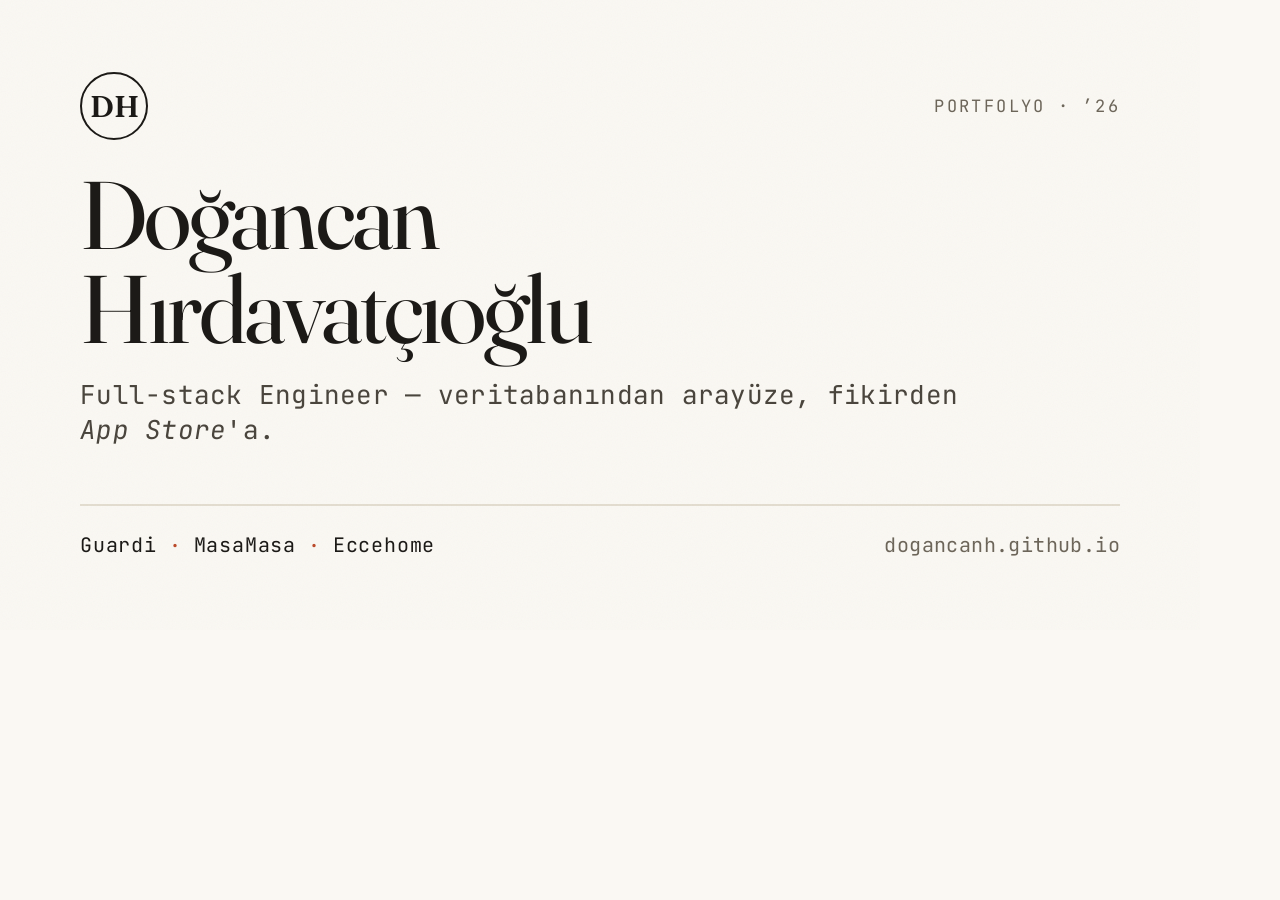
==== og.html @ 41833111 "Add bilingual portfolio site (Guardi, MasaMasa, Eccehome) Static GitHub Pages site with no build ste" ====
<!DOCTYPE html>
<html lang="tr">
<head>
<meta charset="utf-8" />
<link rel="preconnect" href="https://fonts.googleapis.com" />
<link rel="preconnect" href="https://fonts.gstatic.com" crossorigin />
<link href="https://fonts.googleapis.com/css2?family=Fraunces:ital,opsz,wght@0,9..144,400..600;1,9..144,500&family=JetBrains+Mono:wght@400;500&display=swap" rel="stylesheet" />
<style>
  * { margin: 0; padding: 0; box-sizing: border-box; }
  html, body { background: #faf8f3; }
  .card {
    width: 1200px; height: 630px; position: relative; overflow: hidden;
    background: #faf8f3; color: #1c1a17;
    padding: 72px 80px; display: flex; flex-direction: column; justify-content: space-between;
    font-family: "JetBrains Mono", monospace;
  }
  .card::after {
    content: ""; position: absolute; inset: 0;
    background-image: url("data:image/svg+xml,%3Csvg xmlns='http://www.w3.org/2000/svg' width='140' height='140'%3E%3Cfilter id='n'%3E%3CfeTurbulence type='fractalNoise' baseFrequency='.8' numOctaves='2'/%3E%3C/filter%3E%3Crect width='100%25' height='100%25' filter='url(%23n)'/%3E%3C/svg%3E");
    opacity: .04; mix-blend-mode: multiply; pointer-events: none;
  }
  .top { display: flex; align-items: center; justify-content: space-between; }
  .mark {
    font-family: "Fraunces", serif; font-weight: 600; font-size: 30px;
    width: 68px; height: 68px; border: 2.5px solid #1c1a17; border-radius: 50%;
    display: grid; place-items: center;
  }
  .kicker { font-size: 17px; letter-spacing: .14em; color: #6d665a; text-transform: uppercase; }
  .name {
    font-family: "Fraunces", serif; font-weight: 400; font-size: 96px; line-height: .98;
    letter-spacing: -.03em; max-width: 15ch;
  }
  .name em { font-style: italic; color: #bc4b2b; }
  .role { font-size: 26px; letter-spacing: .01em; color: #4a453d; margin-top: 22px; }
  .bottom { display: flex; align-items: flex-end; justify-content: space-between; }
  .projects { font-size: 20px; letter-spacing: .04em; color: #1c1a17; }
  .projects .dot { color: #bc4b2b; margin: 0 12px; }
  .url { font-size: 20px; color: #6d665a; letter-spacing: .02em; }
  .rule { height: 2px; background: #e3ddd0; margin: 30px 0 26px; }
</style>
</head>
<body>
<div class="card" id="card">
  <div class="top">
    <div class="mark">DH</div>
    <div class="kicker">Portfolyo · ’26</div>
  </div>

  <div>
    <div class="name">Doğancan Hırdavatçıoğlu</div>
    <div class="role">Full-stack Engineer — veritabanından arayüze, fikirden <em>App&nbsp;Store</em>'a.</div>
  </div>

  <div>
    <div class="rule"></div>
    <div class="bottom">
      <div class="projects">Guardi<span class="dot">·</span>MasaMasa<span class="dot">·</span>Eccehome</div>
      <div class="url">dogancanh.github.io</div>
    </div>
  </div>
</div>
</body>
</html>
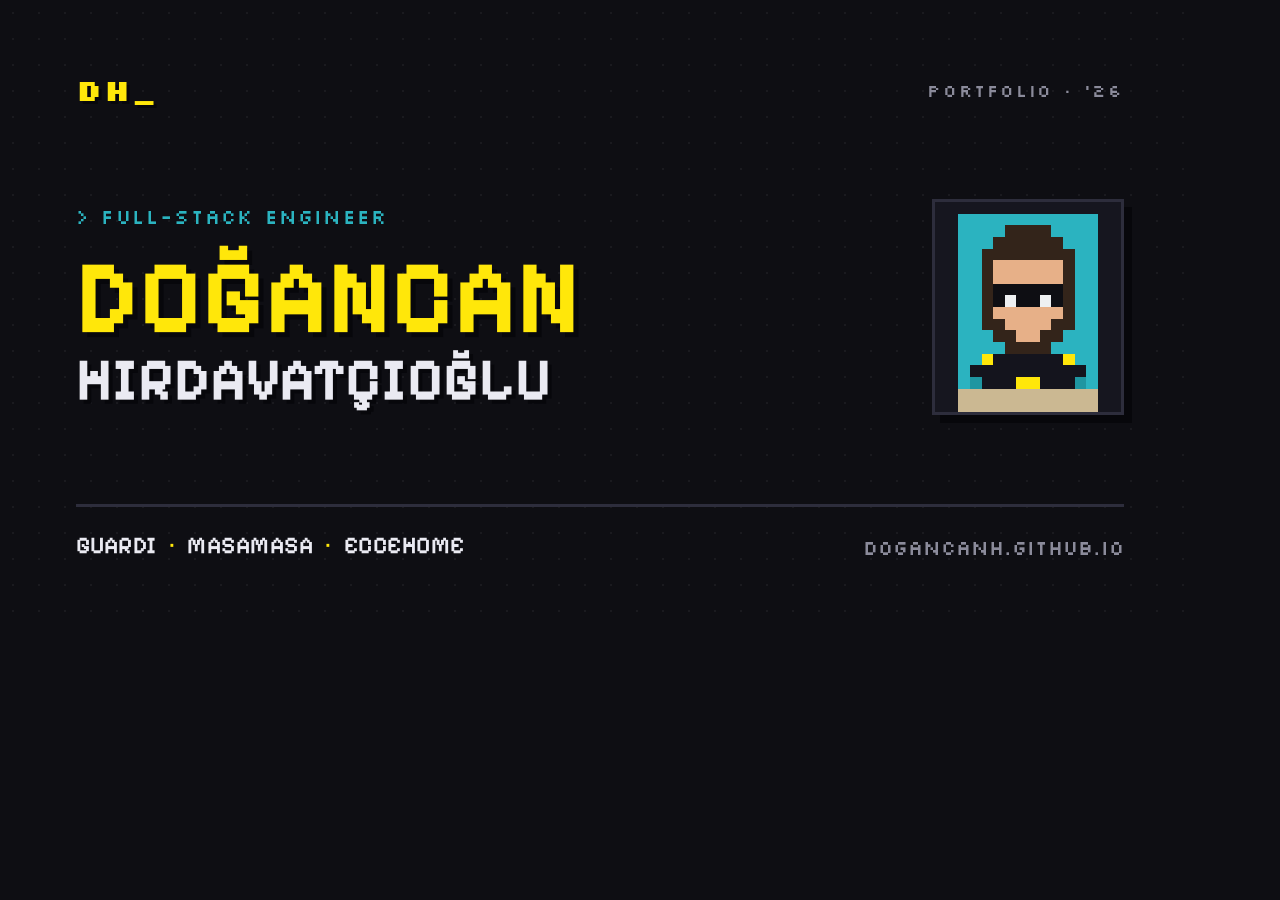
==== commit eb999e7e: "Redesign portfolio in pixel-art / 8-bit style Full aesthetic overhaul per request (previous editoria" ====
--- a/og.html
+++ b/og.html
@@ -4,60 +4,71 @@
 <meta charset="utf-8" />
 <link rel="preconnect" href="https://fonts.googleapis.com" />
 <link rel="preconnect" href="https://fonts.gstatic.com" crossorigin />
-<link href="https://fonts.googleapis.com/css2?family=Fraunces:ital,opsz,wght@0,9..144,400..600;1,9..144,500&family=JetBrains+Mono:wght@400;500&display=swap" rel="stylesheet" />
+<link href="https://fonts.googleapis.com/css2?family=Pixelify+Sans:wght@400;600;700&family=Silkscreen:wght@400;700&display=swap" rel="stylesheet" />
 <style>
   * { margin: 0; padding: 0; box-sizing: border-box; }
-  html, body { background: #faf8f3; }
+  html, body { background: #0e0e13; }
   .card {
     width: 1200px; height: 630px; position: relative; overflow: hidden;
-    background: #faf8f3; color: #1c1a17;
-    padding: 72px 80px; display: flex; flex-direction: column; justify-content: space-between;
-    font-family: "JetBrains Mono", monospace;
-  }
-  .card::after {
-    content: ""; position: absolute; inset: 0;
-    background-image: url("data:image/svg+xml,%3Csvg xmlns='http://www.w3.org/2000/svg' width='140' height='140'%3E%3Cfilter id='n'%3E%3CfeTurbulence type='fractalNoise' baseFrequency='.8' numOctaves='2'/%3E%3C/filter%3E%3Crect width='100%25' height='100%25' filter='url(%23n)'/%3E%3C/svg%3E");
-    opacity: .04; mix-blend-mode: multiply; pointer-events: none;
+    background: #0e0e13; color: #eaeaf2; padding: 70px 76px;
+    display: flex; flex-direction: column; justify-content: space-between;
+    background-image: radial-gradient(rgba(255,255,255,.05) 1.5px, transparent 1.5px);
+    background-size: 26px 26px;
+    font-family: "Silkscreen", monospace;
   }
   .top { display: flex; align-items: center; justify-content: space-between; }
-  .mark {
-    font-family: "Fraunces", serif; font-weight: 600; font-size: 30px;
-    width: 68px; height: 68px; border: 2.5px solid #1c1a17; border-radius: 50%;
-    display: grid; place-items: center;
-  }
-  .kicker { font-size: 17px; letter-spacing: .14em; color: #6d665a; text-transform: uppercase; }
-  .name {
-    font-family: "Fraunces", serif; font-weight: 400; font-size: 96px; line-height: .98;
-    letter-spacing: -.03em; max-width: 15ch;
-  }
-  .name em { font-style: italic; color: #bc4b2b; }
-  .role { font-size: 26px; letter-spacing: .01em; color: #4a453d; margin-top: 22px; }
-  .bottom { display: flex; align-items: flex-end; justify-content: space-between; }
-  .projects { font-size: 20px; letter-spacing: .04em; color: #1c1a17; }
-  .projects .dot { color: #bc4b2b; margin: 0 12px; }
-  .url { font-size: 20px; color: #6d665a; letter-spacing: .02em; }
-  .rule { height: 2px; background: #e3ddd0; margin: 30px 0 26px; }
+  .logo { font-family: "Silkscreen"; font-weight: 700; font-size: 30px; color: #ffe70a; text-shadow: 3px 3px 0 #07070b; letter-spacing: .05em; }
+  .kick { font-size: 18px; color: #8b8b9b; letter-spacing: .1em; }
+  .mid { display: flex; align-items: center; justify-content: space-between; gap: 40px; }
+  .lhs { max-width: 720px; }
+  .role { font-family: "Silkscreen"; font-size: 20px; color: #2bb3c0; letter-spacing: .06em; margin-bottom: 22px; }
+  .name-a { font-family: "Pixelify Sans"; font-weight: 700; font-size: 104px; line-height: .9; color: #ffe70a; text-shadow: 5px 5px 0 #07070b; text-transform: uppercase; }
+  .name-b { font-family: "Pixelify Sans"; font-weight: 700; font-size: 60px; line-height: 1; color: #eaeaf2; text-shadow: 4px 4px 0 #07070b; text-transform: uppercase; margin-top: 6px; }
+  .avatar { border: 3px solid #2d2d3c; box-shadow: 8px 8px 0 #07070b; image-rendering: pixelated; background: #16161f; flex: 0 0 auto; }
+  .bottom { display: flex; align-items: flex-end; justify-content: space-between; border-top: 3px solid #2d2d3c; padding-top: 24px; }
+  .projects { font-family: "Pixelify Sans"; font-weight: 600; font-size: 24px; color: #eaeaf2; letter-spacing: .02em; }
+  .projects .d { color: #ffe70a; margin: 0 12px; }
+  .url { font-family: "Silkscreen"; font-size: 20px; color: #8b8b9b; }
 </style>
 </head>
 <body>
-<div class="card" id="card">
+<div class="card">
   <div class="top">
-    <div class="mark">DH</div>
-    <div class="kicker">Portfolyo · ’26</div>
+    <div class="logo">DH_</div>
+    <div class="kick">PORTFOLIO · '26</div>
   </div>
 
-  <div>
-    <div class="name">Doğancan Hırdavatçıoğlu</div>
-    <div class="role">Full-stack Engineer — veritabanından arayüze, fikirden <em>App&nbsp;Store</em>'a.</div>
+  <div class="mid">
+    <div class="lhs">
+      <div class="role">&gt; FULL-STACK ENGINEER</div>
+      <div class="name-a">DOĞANCAN</div>
+      <div class="name-b">HIRDAVATÇIOĞLU</div>
+    </div>
+    <canvas id="avatar" class="avatar" width="192" height="216" style="width:192px;height:216px;"></canvas>
   </div>
 
-  <div>
-    <div class="rule"></div>
-    <div class="bottom">
-      <div class="projects">Guardi<span class="dot">·</span>MasaMasa<span class="dot">·</span>Eccehome</div>
-      <div class="url">dogancanh.github.io</div>
-    </div>
+  <div class="bottom">
+    <div class="projects">GUARDI<span class="d">·</span>MASAMASA<span class="d">·</span>ECCEHOME</div>
+    <div class="url">dogancanh.github.io</div>
   </div>
 </div>
+
+<script>
+  (function () {
+    var PAL = { T:"#2bb3c0", o:"#1f96a1", F:"#cbb892", H:"#33241a", S:"#e7b088", s:"#cf9066", C:"#14141d", Y:"#ffe70a", G:"#0e0e13", W:"#eef0f2" };
+    var ART = [
+      "                ","  TTTTTTTTTTTT  ","  TTTTHHHHTTTT  ","  TTTHHHHHHTTT  ",
+      "  TTHHHHHHHHTT  ","  TTHSSSSSSHTT  ","  TTHSSSSSSHTT  ","  TTHGGGGGGHTT  ",
+      "  TTHGWGGWGHTT  ","  TTHSSSSSSHTT  ","  TTHHSSSSHHTT  ","  TTTHHSSHHTTT  ",
+      "  TTTTHHHHTTTT  ","  TTYCCCCCCYTT  ","  TCCCCCCCCCCT  ","  ToCCCYYCCCoT  ",
+      "  FFFFFFFFFFFF  ","  FFFFFFFFFFFF  "
+    ];
+    var cv = document.getElementById("avatar"), ctx = cv.getContext("2d"), sc = 12;
+    for (var r = 0; r < ART.length; r++) for (var c = 0; c < 16; c++) {
+      var col = PAL[ART[r].charAt(c)];
+      if (col) { ctx.fillStyle = col; ctx.fillRect(c*sc, r*sc, sc, sc); }
+    }
+  })();
+</script>
 </body>
 </html>
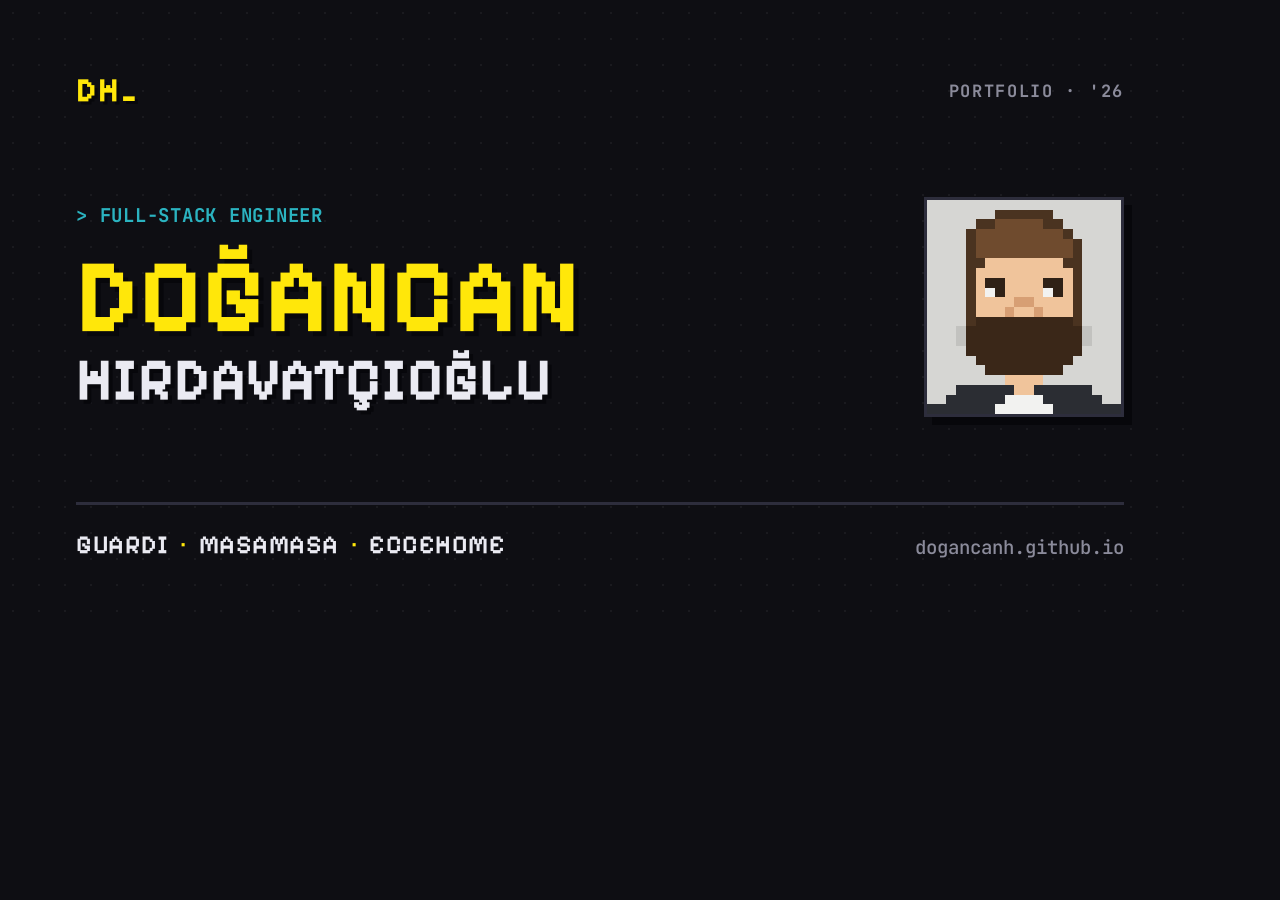
==== commit a6223af5: "Portrait pixel avatar, readable body font, new favicon - Redraw the pixel avatar as a portrait liken" ====
--- a/og.html
+++ b/og.html
@@ -4,7 +4,7 @@
 <meta charset="utf-8" />
 <link rel="preconnect" href="https://fonts.googleapis.com" />
 <link rel="preconnect" href="https://fonts.gstatic.com" crossorigin />
-<link href="https://fonts.googleapis.com/css2?family=Pixelify+Sans:wght@400;600;700&family=Silkscreen:wght@400;700&display=swap" rel="stylesheet" />
+<link href="https://fonts.googleapis.com/css2?family=Pixelify+Sans:wght@400;600;700&family=JetBrains+Mono:wght@400;500;700&display=swap" rel="stylesheet" />
 <style>
   * { margin: 0; padding: 0; box-sizing: border-box; }
   html, body { background: #0e0e13; }
@@ -14,21 +14,21 @@
     display: flex; flex-direction: column; justify-content: space-between;
     background-image: radial-gradient(rgba(255,255,255,.05) 1.5px, transparent 1.5px);
     background-size: 26px 26px;
-    font-family: "Silkscreen", monospace;
+    font-family: "JetBrains Mono", monospace;
   }
   .top { display: flex; align-items: center; justify-content: space-between; }
-  .logo { font-family: "Silkscreen"; font-weight: 700; font-size: 30px; color: #ffe70a; text-shadow: 3px 3px 0 #07070b; letter-spacing: .05em; }
-  .kick { font-size: 18px; color: #8b8b9b; letter-spacing: .1em; }
+  .logo { font-family: "Pixelify Sans"; font-weight: 700; font-size: 34px; color: #ffe70a; text-shadow: 3px 3px 0 #07070b; letter-spacing: .04em; }
+  .kick { font-family: "JetBrains Mono"; font-weight: 700; font-size: 17px; color: #8b8b9b; letter-spacing: .1em; }
   .mid { display: flex; align-items: center; justify-content: space-between; gap: 40px; }
   .lhs { max-width: 720px; }
-  .role { font-family: "Silkscreen"; font-size: 20px; color: #2bb3c0; letter-spacing: .06em; margin-bottom: 22px; }
+  .role { font-family: "JetBrains Mono"; font-weight: 700; font-size: 19px; color: #2bb3c0; letter-spacing: .04em; margin-bottom: 22px; }
   .name-a { font-family: "Pixelify Sans"; font-weight: 700; font-size: 104px; line-height: .9; color: #ffe70a; text-shadow: 5px 5px 0 #07070b; text-transform: uppercase; }
   .name-b { font-family: "Pixelify Sans"; font-weight: 700; font-size: 60px; line-height: 1; color: #eaeaf2; text-shadow: 4px 4px 0 #07070b; text-transform: uppercase; margin-top: 6px; }
   .avatar { border: 3px solid #2d2d3c; box-shadow: 8px 8px 0 #07070b; image-rendering: pixelated; background: #16161f; flex: 0 0 auto; }
   .bottom { display: flex; align-items: flex-end; justify-content: space-between; border-top: 3px solid #2d2d3c; padding-top: 24px; }
-  .projects { font-family: "Pixelify Sans"; font-weight: 600; font-size: 24px; color: #eaeaf2; letter-spacing: .02em; }
+  .projects { font-family: "Pixelify Sans"; font-weight: 600; font-size: 26px; color: #eaeaf2; letter-spacing: .02em; }
   .projects .d { color: #ffe70a; margin: 0 12px; }
-  .url { font-family: "Silkscreen"; font-size: 20px; color: #8b8b9b; }
+  .url { font-family: "JetBrains Mono"; font-weight: 500; font-size: 19px; color: #8b8b9b; }
 </style>
 </head>
 <body>
@@ -44,7 +44,7 @@
       <div class="name-a">DOĞANCAN</div>
       <div class="name-b">HIRDAVATÇIOĞLU</div>
     </div>
-    <canvas id="avatar" class="avatar" width="192" height="216" style="width:192px;height:216px;"></canvas>
+    <canvas id="avatar" class="avatar" width="200" height="220" style="width:200px;height:220px;"></canvas>
   </div>
 
   <div class="bottom">
@@ -55,16 +55,22 @@
 
 <script>
   (function () {
-    var PAL = { T:"#2bb3c0", o:"#1f96a1", F:"#cbb892", H:"#33241a", S:"#e7b088", s:"#cf9066", C:"#14141d", Y:"#ffe70a", G:"#0e0e13", W:"#eef0f2" };
+    var PAL = {
+      B: "#d6d6d3", b: "#c2c2bf", H: "#6f4b2e", h: "#4a3320",
+      K: "#f0c49b", k: "#d79f74", E: "#2f2116", R: "#3a2718",
+      S: "#2b2d33", W: "#f2f2f0"
+    };
     var ART = [
-      "                ","  TTTTTTTTTTTT  ","  TTTTHHHHTTTT  ","  TTTHHHHHHTTT  ",
-      "  TTHHHHHHHHTT  ","  TTHSSSSSSHTT  ","  TTHSSSSSSHTT  ","  TTHGGGGGGHTT  ",
-      "  TTHGWGGWGHTT  ","  TTHSSSSSSHTT  ","  TTHHSSSSHHTT  ","  TTTHHSSHHTTT  ",
-      "  TTTTHHHHTTTT  ","  TTYCCCCCCYTT  ","  TCCCCCCCCCCT  ","  ToCCCYYCCCoT  ",
-      "  FFFFFFFFFFFF  ","  FFFFFFFFFFFF  "
+      "BBBBBBBBBBBBBBBBBBBB","BBBBBBBhhhhhhBBBBBBB","BBBBBhhHHHHHhhBBBBBB","BBBBhHHHHHHHHHhBBBBB",
+      "BBBBhHHHHHHHHHHhBBBB","BBBBhHHHHHHHHHHhBBBB","BBBBhhKKKKKKKKhhBBBB","BBBBhKKKKKKKKKKhBBBB",
+      "BBBBhKEEKKKKEEKhBBBB","BBBBhKWEKKKKWEKhBBBB","BBBBhKKKKkkKKKKhBBBB","BBBBhKKKkKKkKKKhBBBB",
+      "BBBBhRRRRRRRRRRhBBBB","BBBbRRRRRRRRRRRRbBBB","BBBbRRRRRRRRRRRRbBBB","BBBBRRRRRRRRRRRRBBBB",
+      "BBBBBRRRRRRRRRRBBBBB","BBBBBBRRRRRRRRBBBBBB","BBBBBBBBKKKKBBBBBBBB","BBBSSSSSSKKSSSSSSBBB",
+      "BBSSSSSSWWWWSSSSSSBB","SSSSSSSWWWWWWSSSSSSS"
     ];
-    var cv = document.getElementById("avatar"), ctx = cv.getContext("2d"), sc = 12;
-    for (var r = 0; r < ART.length; r++) for (var c = 0; c < 16; c++) {
+    var cv = document.getElementById("avatar"), ctx = cv.getContext("2d");
+    var cols = ART[0].length, rows = ART.length, sc = Math.floor(cv.width / cols);
+    for (var r = 0; r < rows; r++) for (var c = 0; c < cols; c++) {
       var col = PAL[ART[r].charAt(c)];
       if (col) { ctx.fillStyle = col; ctx.fillRect(c*sc, r*sc, sc, sc); }
     }
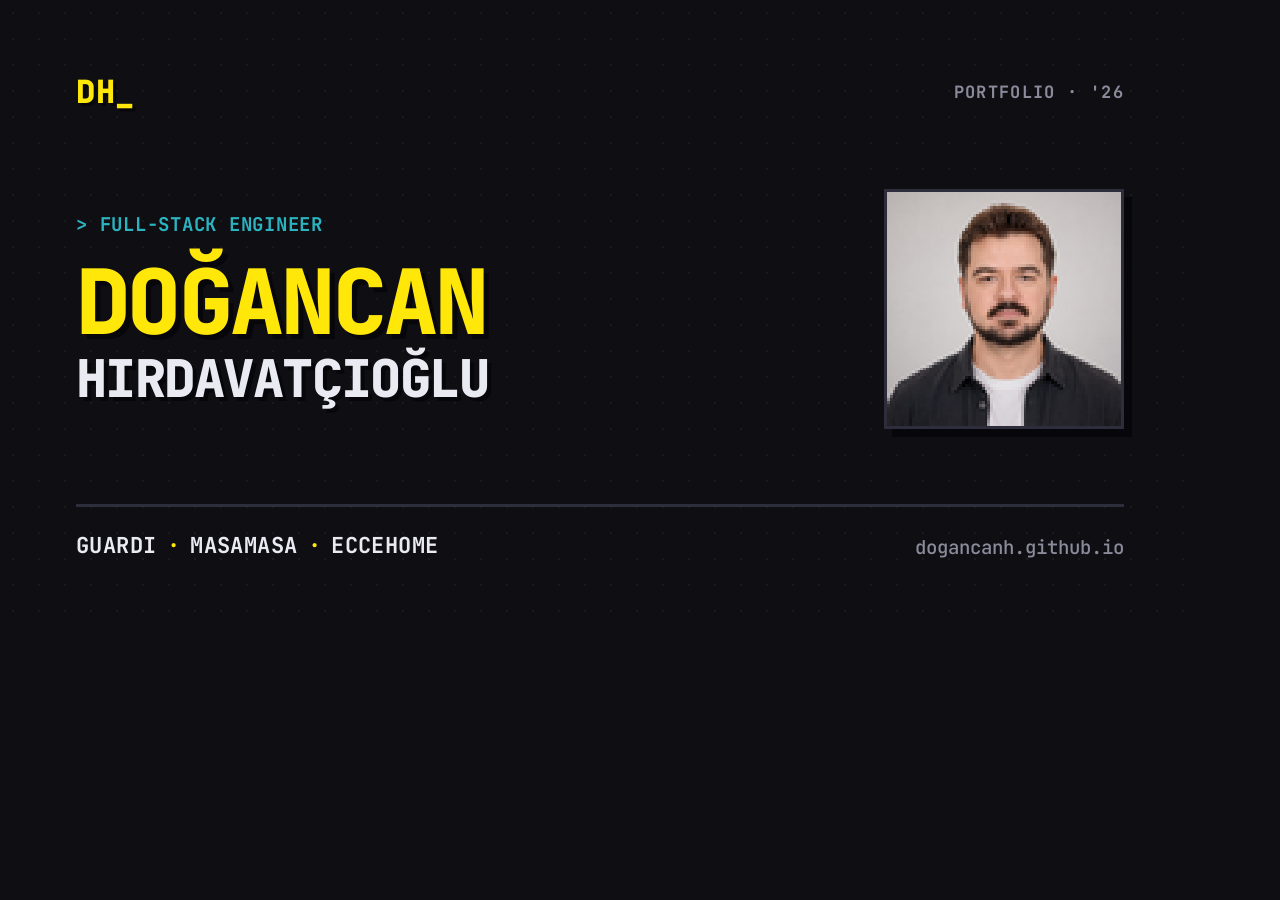
==== commit 8d6474cd: "Photo-based pixel avatar, all-mono type, organic copy - Avatar is now the user's photo pixelated (84" ====
--- a/og.html
+++ b/og.html
@@ -4,7 +4,7 @@
 <meta charset="utf-8" />
 <link rel="preconnect" href="https://fonts.googleapis.com" />
 <link rel="preconnect" href="https://fonts.gstatic.com" crossorigin />
-<link href="https://fonts.googleapis.com/css2?family=Pixelify+Sans:wght@400;600;700&family=JetBrains+Mono:wght@400;500;700&display=swap" rel="stylesheet" />
+<link href="https://fonts.googleapis.com/css2?family=JetBrains+Mono:wght@400;500;700;800&display=swap" rel="stylesheet" />
 <style>
   * { margin: 0; padding: 0; box-sizing: border-box; }
   html, body { background: #0e0e13; }
@@ -17,18 +17,18 @@
     font-family: "JetBrains Mono", monospace;
   }
   .top { display: flex; align-items: center; justify-content: space-between; }
-  .logo { font-family: "Pixelify Sans"; font-weight: 700; font-size: 34px; color: #ffe70a; text-shadow: 3px 3px 0 #07070b; letter-spacing: .04em; }
-  .kick { font-family: "JetBrains Mono"; font-weight: 700; font-size: 17px; color: #8b8b9b; letter-spacing: .1em; }
-  .mid { display: flex; align-items: center; justify-content: space-between; gap: 40px; }
+  .logo { font-weight: 800; font-size: 32px; color: #ffe70a; text-shadow: 3px 3px 0 #07070b; letter-spacing: .02em; }
+  .kick { font-weight: 700; font-size: 17px; color: #8b8b9b; letter-spacing: .08em; }
+  .mid { display: flex; align-items: center; justify-content: space-between; gap: 44px; }
   .lhs { max-width: 720px; }
-  .role { font-family: "JetBrains Mono"; font-weight: 700; font-size: 19px; color: #2bb3c0; letter-spacing: .04em; margin-bottom: 22px; }
-  .name-a { font-family: "Pixelify Sans"; font-weight: 700; font-size: 104px; line-height: .9; color: #ffe70a; text-shadow: 5px 5px 0 #07070b; text-transform: uppercase; }
-  .name-b { font-family: "Pixelify Sans"; font-weight: 700; font-size: 60px; line-height: 1; color: #eaeaf2; text-shadow: 4px 4px 0 #07070b; text-transform: uppercase; margin-top: 6px; }
-  .avatar { border: 3px solid #2d2d3c; box-shadow: 8px 8px 0 #07070b; image-rendering: pixelated; background: #16161f; flex: 0 0 auto; }
+  .role { font-weight: 700; font-size: 19px; color: #2bb3c0; letter-spacing: .04em; margin-bottom: 22px; }
+  .name-a { font-weight: 800; font-size: 90px; line-height: .95; letter-spacing: -.03em; color: #ffe70a; text-shadow: 5px 5px 0 #07070b; }
+  .name-b { font-weight: 800; font-size: 52px; line-height: 1; letter-spacing: -.03em; color: #eaeaf2; text-shadow: 4px 4px 0 #07070b; margin-top: 8px; }
+  .avatar { width: 240px; height: 240px; image-rendering: pixelated; border: 3px solid #2d2d3c; box-shadow: 8px 8px 0 #07070b; background: #16161f; flex: 0 0 auto; }
   .bottom { display: flex; align-items: flex-end; justify-content: space-between; border-top: 3px solid #2d2d3c; padding-top: 24px; }
-  .projects { font-family: "Pixelify Sans"; font-weight: 600; font-size: 26px; color: #eaeaf2; letter-spacing: .02em; }
-  .projects .d { color: #ffe70a; margin: 0 12px; }
-  .url { font-family: "JetBrains Mono"; font-weight: 500; font-size: 19px; color: #8b8b9b; }
+  .projects { font-weight: 700; font-size: 22px; color: #eaeaf2; letter-spacing: .02em; }
+  .projects .d { color: #ffe70a; margin: 0 10px; }
+  .url { font-weight: 500; font-size: 19px; color: #8b8b9b; }
 </style>
 </head>
 <body>
@@ -44,7 +44,7 @@
       <div class="name-a">DOĞANCAN</div>
       <div class="name-b">HIRDAVATÇIOĞLU</div>
     </div>
-    <canvas id="avatar" class="avatar" width="200" height="220" style="width:200px;height:220px;"></canvas>
+    <img class="avatar" src="avatar.png" alt="Doğancan Hırdavatçıoğlu" />
   </div>
 
   <div class="bottom">
@@ -52,29 +52,5 @@
     <div class="url">dogancanh.github.io</div>
   </div>
 </div>
-
-<script>
-  (function () {
-    var PAL = {
-      B: "#d6d6d3", b: "#c2c2bf", H: "#6f4b2e", h: "#4a3320",
-      K: "#f0c49b", k: "#d79f74", E: "#2f2116", R: "#3a2718",
-      S: "#2b2d33", W: "#f2f2f0"
-    };
-    var ART = [
-      "BBBBBBBBBBBBBBBBBBBB","BBBBBBBhhhhhhBBBBBBB","BBBBBhhHHHHHhhBBBBBB","BBBBhHHHHHHHHHhBBBBB",
-      "BBBBhHHHHHHHHHHhBBBB","BBBBhHHHHHHHHHHhBBBB","BBBBhhKKKKKKKKhhBBBB","BBBBhKKKKKKKKKKhBBBB",
-      "BBBBhKEEKKKKEEKhBBBB","BBBBhKWEKKKKWEKhBBBB","BBBBhKKKKkkKKKKhBBBB","BBBBhKKKkKKkKKKhBBBB",
-      "BBBBhRRRRRRRRRRhBBBB","BBBbRRRRRRRRRRRRbBBB","BBBbRRRRRRRRRRRRbBBB","BBBBRRRRRRRRRRRRBBBB",
-      "BBBBBRRRRRRRRRRBBBBB","BBBBBBRRRRRRRRBBBBBB","BBBBBBBBKKKKBBBBBBBB","BBBSSSSSSKKSSSSSSBBB",
-      "BBSSSSSSWWWWSSSSSSBB","SSSSSSSWWWWWWSSSSSSS"
-    ];
-    var cv = document.getElementById("avatar"), ctx = cv.getContext("2d");
-    var cols = ART[0].length, rows = ART.length, sc = Math.floor(cv.width / cols);
-    for (var r = 0; r < rows; r++) for (var c = 0; c < cols; c++) {
-      var col = PAL[ART[r].charAt(c)];
-      if (col) { ctx.fillStyle = col; ctx.fillRect(c*sc, r*sc, sc, sc); }
-    }
-  })();
-</script>
 </body>
 </html>
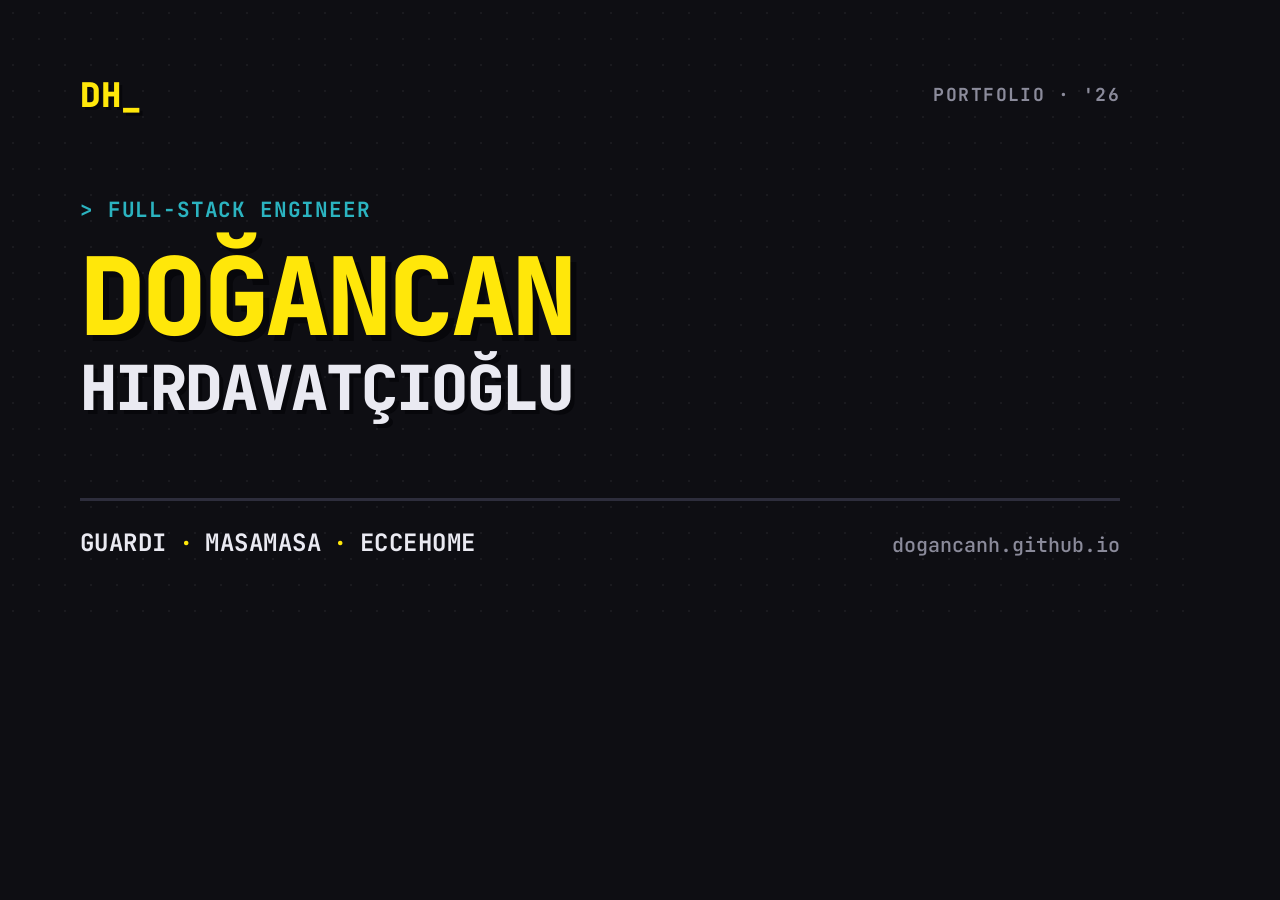
==== commit b7ded71c: "Remove photo avatar, DH favicon, no-photo OG - Remove the pixelated photo avatar; About section is n" ====
--- a/og.html
+++ b/og.html
@@ -10,25 +10,23 @@
   html, body { background: #0e0e13; }
   .card {
     width: 1200px; height: 630px; position: relative; overflow: hidden;
-    background: #0e0e13; color: #eaeaf2; padding: 70px 76px;
+    background: #0e0e13; color: #eaeaf2; padding: 72px 80px;
     display: flex; flex-direction: column; justify-content: space-between;
     background-image: radial-gradient(rgba(255,255,255,.05) 1.5px, transparent 1.5px);
     background-size: 26px 26px;
     font-family: "JetBrains Mono", monospace;
   }
   .top { display: flex; align-items: center; justify-content: space-between; }
-  .logo { font-weight: 800; font-size: 32px; color: #ffe70a; text-shadow: 3px 3px 0 #07070b; letter-spacing: .02em; }
-  .kick { font-weight: 700; font-size: 17px; color: #8b8b9b; letter-spacing: .08em; }
-  .mid { display: flex; align-items: center; justify-content: space-between; gap: 44px; }
-  .lhs { max-width: 720px; }
-  .role { font-weight: 700; font-size: 19px; color: #2bb3c0; letter-spacing: .04em; margin-bottom: 22px; }
-  .name-a { font-weight: 800; font-size: 90px; line-height: .95; letter-spacing: -.03em; color: #ffe70a; text-shadow: 5px 5px 0 #07070b; }
-  .name-b { font-weight: 800; font-size: 52px; line-height: 1; letter-spacing: -.03em; color: #eaeaf2; text-shadow: 4px 4px 0 #07070b; margin-top: 8px; }
-  .avatar { width: 240px; height: 240px; image-rendering: pixelated; border: 3px solid #2d2d3c; box-shadow: 8px 8px 0 #07070b; background: #16161f; flex: 0 0 auto; }
-  .bottom { display: flex; align-items: flex-end; justify-content: space-between; border-top: 3px solid #2d2d3c; padding-top: 24px; }
-  .projects { font-weight: 700; font-size: 22px; color: #eaeaf2; letter-spacing: .02em; }
-  .projects .d { color: #ffe70a; margin: 0 10px; }
-  .url { font-weight: 500; font-size: 19px; color: #8b8b9b; }
+  .logo { font-weight: 800; font-size: 34px; color: #ffe70a; text-shadow: 3px 3px 0 #07070b; letter-spacing: .02em; }
+  .kick { font-weight: 700; font-size: 18px; color: #8b8b9b; letter-spacing: .08em; }
+  .mid { }
+  .role { font-weight: 700; font-size: 21px; color: #2bb3c0; letter-spacing: .04em; margin-bottom: 24px; }
+  .name-a { font-weight: 800; font-size: 108px; line-height: .92; letter-spacing: -.03em; color: #ffe70a; text-shadow: 6px 6px 0 #07070b; }
+  .name-b { font-weight: 800; font-size: 62px; line-height: 1; letter-spacing: -.03em; color: #eaeaf2; text-shadow: 4px 4px 0 #07070b; margin-top: 10px; }
+  .bottom { display: flex; align-items: flex-end; justify-content: space-between; border-top: 3px solid #2d2d3c; padding-top: 26px; }
+  .projects { font-weight: 700; font-size: 24px; color: #eaeaf2; letter-spacing: .02em; }
+  .projects .d { color: #ffe70a; margin: 0 12px; }
+  .url { font-weight: 500; font-size: 20px; color: #8b8b9b; }
 </style>
 </head>
 <body>
@@ -39,12 +37,9 @@
   </div>
 
   <div class="mid">
-    <div class="lhs">
-      <div class="role">&gt; FULL-STACK ENGINEER</div>
-      <div class="name-a">DOĞANCAN</div>
-      <div class="name-b">HIRDAVATÇIOĞLU</div>
-    </div>
-    <img class="avatar" src="avatar.png" alt="Doğancan Hırdavatçıoğlu" />
+    <div class="role">&gt; FULL-STACK ENGINEER</div>
+    <div class="name-a">DOĞANCAN</div>
+    <div class="name-b">HIRDAVATÇIOĞLU</div>
   </div>
 
   <div class="bottom">
